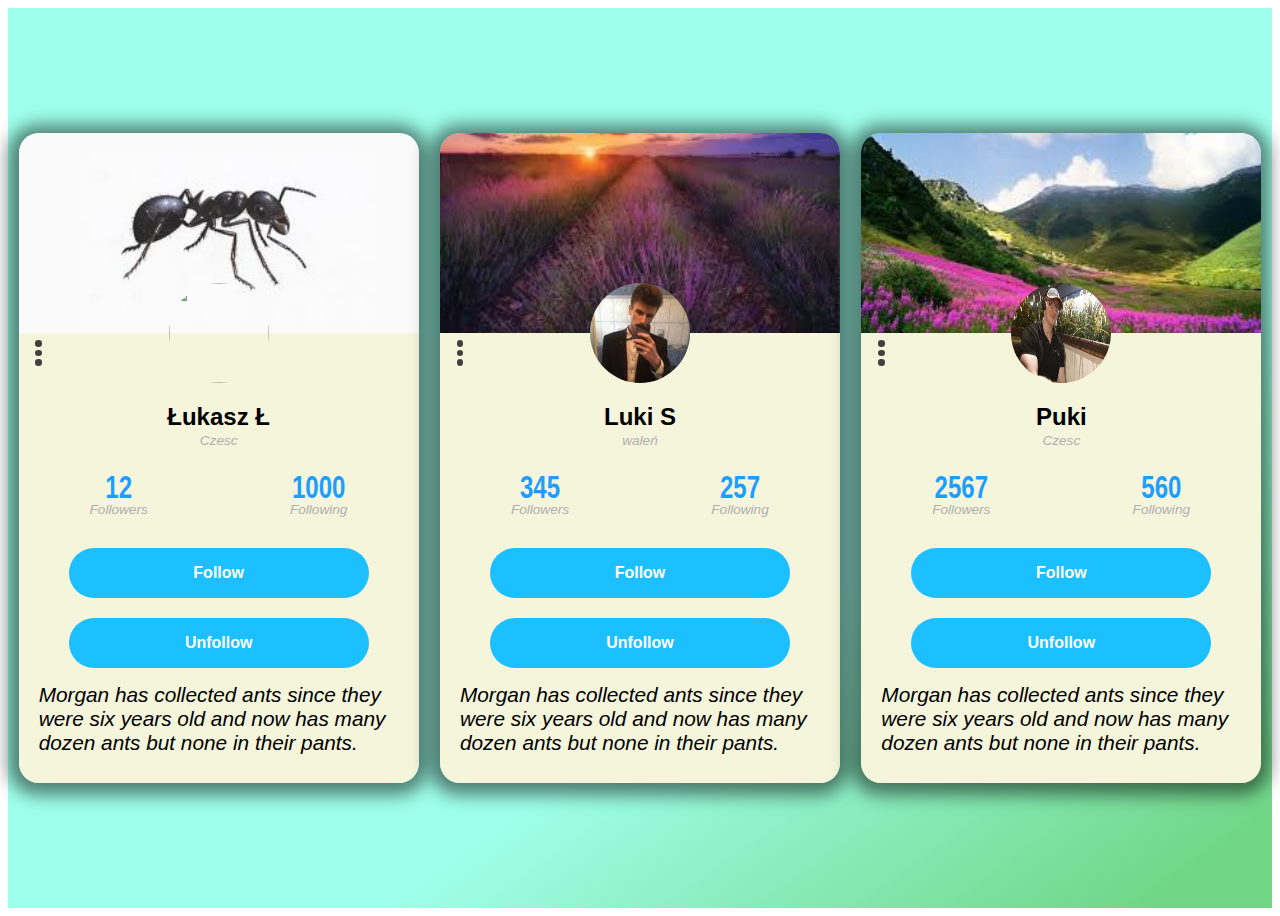
==== asd/index.html @ b45934a6 "Add files via upload" ====
<!DOCTYPE html>
<html lang="en">
<head>
    <meta charset="UTF-8">
    <meta name="viewport" content="width=device-width, initial-scale=1.0">
    <title>Document</title>
    <link rel="stylesheet" href="style.css">
</head>
<body>
    <div class="container">
        <div class="karta0">
        <div class="karta1">
            <img class="obrazek" src="https://encrypted-tbn0.gstatic.com/images?q=tbn%3AANd9GcTzp9roOvp4ABNWLTnNqLWaF83Xpy33brY1aQ&usqp=CAU" alt="" >
        </div>
        <div class="karta2">
            <div class="opener">
                <span></span>
                <span></span>
                <span></span>
            </div>
        <h2 class="imie">Łukasz Ł</h2>
        </div>
        <div class="karta25">
            <a class="imie2"><i>Czesc</i></a>
        </div>
        <div class="karta3">
            <div class="blok1">
                <a class="tekst1" id="numer" value="12">12</a>
                <a class="tekst2"><i>Followers</i></a>
            </div>
            <div class="blok2">
                <a class="tekst1">1000</a>
                <a class="tekst2"><i>Following</i></a>
            </div>
        </div>
        <div class="karta4">
            <div class="przycisk" id="przy">
                <a class="tekst3">Follow</a>
            </div>
            <div class="przycisk" id="przy1">
                <a class="tekst3">Unfollow</a>
            </div>
        </div>
        <div class="karta5">
            <a class="tekst4">Morgan has collected ants since they were six years old and now has many dozen ants but none in their pants.</a>
        </div>
    </div>
    <div class="karta0">
        <div class="karta11">
            <img class="obrazek" src="[data-uri]" alt="" >
        </div>
        <div class="karta2">
            <div class="opener">
                <span></span>
                <span></span>
                <span></span>
            </div>
        <h2 class="imie">Luki S</h2>
        </div>
        <div class="karta25">
            <a class="imie2"><i>waleń</i></a>
        </div>
        <div class="karta3">
            <div class="blok1">
                <a class="tekst1" id="numer1" value="345">345</a>
                <a class="tekst2"><i>Followers</i></a>
            </div>
            <div class="blok2">
                <a class="tekst1">257</a>
                <a class="tekst2"><i>Following</i></a>
            </div>
        </div>
        <div class="karta4">
            <div class="przycisk" id="przy2">
                <a class="tekst3">Follow</a>
            </div>
            <div class="przycisk" id="przy3">
                <a class="tekst3">Unfollow</a>
            </div>
        </div>
        <div class="karta5">
            <a class="tekst4">Morgan has collected ants since they were six years old and now has many dozen ants but none in their pants.</a>
        </div>
    </div>
    <div class="karta0">
        <div class="karta111">
            <img class="obrazek" src="[data-uri]" alt="" >
        </div>
        <div class="karta2">
            <div class="opener">
                <span></span>
                <span></span>
                <span></span>
            </div>
        <h2 class="imie">Puki</h2>
        </div>
        <div class="karta25">
            <a class="imie2"><i>Czesc</i></a>
        </div>
        <div class="karta3">
            <div class="blok1">
                <a class="tekst1" id="numer2" value="2567">2567</a>
                <a class="tekst2"><i>Followers</i></a>
            </div>
            <div class="blok2">
                <a class="tekst1">560</a>
                <a class="tekst2"><i>Following</i></a>
            </div>
        </div>
        <div class="karta4">
            <div class="przycisk" id="przy4">
                <a class="tekst3">Follow</a>
            </div>
            <div class="przycisk" id="przy5">
                <a class="tekst3">Unfollow</a>
            </div>
        </div>
        <div class="karta5">
            <a class="tekst4">Morgan has collected ants since they were six years old and now has many dozen ants but none in their pants.</a>
        </div>
    </div>
    </div>
    <script src="java.js"></script>
</body>
</html>
---- asd/style.css ----
.container{
    height: 100vh;
    background-image: linear-gradient(to bottom right, #9effea 0% 65%, #70D686 95% 100%);
    display: flex;
    justify-content: center;
    align-items:center;
    flex-direction: row;
    flex-wrap: wrap;
    justify-content: space-around;
}

.karta0{
    height: 650px;
    width:400px;
    box-shadow: black 5px;
    box-shadow: -1px 2px 17px 10px rgba(0,0,0,0.50);
    border-radius: 20px 20px 20px 20px;
    
    
    
}

.karta1{
    height: 200px;
    width: 400px;
    background-color: tomato;
    border-radius: 20px 20px 0px 0px;
    background-image: url([data-uri]);
    background-size: cover;
    background-position: center;
    
   
}
.karta11{
    height: 200px;
    width: 400px;
    background-color: tomato;
    border-radius: 20px 20px 0px 0px;
    background-image: url([data-uri]);
    background-size: cover;
    background-position: center;
    
   
}
.karta111{
    height: 200px;
    width: 400px;
    background-color: tomato;
    border-radius: 20px 20px 0px 0px;
    background-image: url([data-uri]);
    background-size: cover;
    background-position: center;
    
   
}

.karta2{
    height: 100px;
    width: 400px;
    background-color: beige;
    border-radius: 0px 0px 0px 0px;
    box-shadow: black 5px;
    font-family: Montserrat, sans-serif;
    
}

.karta25{
    height: 25px;
    width: 400px;
    background-color: beige;
    border-radius: 0px 0px 0px 0px;
    box-shadow: black 5px;
    font-family: Montserrat, sans-serif;
    display: flex;
    justify-content: center;
    align-items: flex-start;
}

.karta3{
    height: 75px;
    width: 400px;
    background-color: beige;
    border-radius: 0px 0px 0px 0px;
    box-shadow: black 5px;
    display: flex;
    justify-content: space-between;
    align-items: center;
}

.karta4{
    height: 150px;
    width: 400px;
    background-color: beige;
    border-radius: 0px 0px 0px 0px;
    box-shadow: black 5px;
    display: flex;
    justify-content: center;
    align-items: center;
    flex-direction: column;
}

.karta5{
    height: 100px;
    width: 400px;
    background-color: beige;
    border-radius: 0px 0px 20px 20px;
    box-shadow: black 5px;
    display: flex;
    align-items: flex-start;
    justify-content: center;
    font-family: Montserrat, sans-serif;
}

.obrazek{
    height: 100px;
    width: 100px;
    border: double 0px black;
    border-radius: 50px;
    position: relative;
    top: 150px;
    left: 150px;
    transition: 0.5s;
}

.obrazek:hover{
    transform: scale(1.3);
    cursor: pointer;
    
   
}

.obrazek:active{
    transform: scale(1);
    
}

.opener span {
    background-color: #404040;
    width: 0.4rem;
    height: 0.4rem;
    position: absolute;
    top:0px;
    left: calc(50% - 0.2rem);
    border-radius: 50%;
}

.opener {
    width: 2.5rem;
    height: 2.5rem;
    position: relative;
    border-radius: 50%;
    transition: background-color 100ms ease-in-out;
}

span:nth-child(1) {
    top: 0.45rem;
}
span:nth-child(2) {
    top: 1.05rem;
}
span:nth-child(3) {
    top: 1.65rem;
}

.opener:hover{
    background-color: grey;
    cursor: pointer;
}

h2.imie {
    display: flex;
    padding: 0 2rem 0.5rem;
    justify-content: center;
    margin-top: 30px;
    font-weight: bold;
    font-size: 1.5em;
}

.imie2{
    color: #afafaf;
    font-size: 0.85rem;
    font-weight: normal;
    
}

.blok1{
    width:150px;
    height: 50px;
    background-color: beige;
    margin-left: 25px;
    display: flex;
    justify-content: center;
    flex-direction: column;
    align-items: center;
    border-radius: 10px 10px 10px 10px;
    font-family: Montserrat, sans-serif;
    transition: 0.5s;
}

.blok2{
    width:150px;
    height: 50px;
    background-color: beige;
    margin-right: 25px;
    display: flex;
    justify-content: center;
    flex-direction: column;
    align-items: center;
    border-radius: 10px 10px 10px 10px;
    font-family: Montserrat, sans-serif;
    transition: 0.5s;
}

.blok1:hover{
    background-color:#E6E6E6  ;
    transition: 0.5s;
    cursor: pointer;
}

.blok2:hover{
    background-color:#E6E6E6  ;
    transition: 0.5s;
    cursor: pointer;
}

.tekst1{
    color: #1c9eff;
    font-size:150%;
    font-weight: bold;
    transform: scaleY(1.3);
    transition: color 100ms ease-in-ou
}

.tekst2{
    color: #afafaf;
    font-size: 0.85rem;
    font-weight: normal;
}

.tekst3{
    font-family: sans-serif;
    font-size: 100%;
    font-weight: bold;
    color: white;
}
.tekst4{
    margin-left: 20px;
    margin-right: 20px;
    font-size:130%;
    font-style: oblique;
}

.przycisk{
    font-family: sans-serif;
    font-size: 100%;
    display: flex;
    justify-content: center;
    align-items: center;
    height: 50px;
    width: 300px;
    background-color: #1cbfff;
    border-radius: 40px 40px 40px 40px;
    margin: 10px;
    transition: 0.5s;
    
}

.przycisk:hover{
    background-color: #FFC427;
    transform: scale(1.1);
    cursor: pointer;
    
}
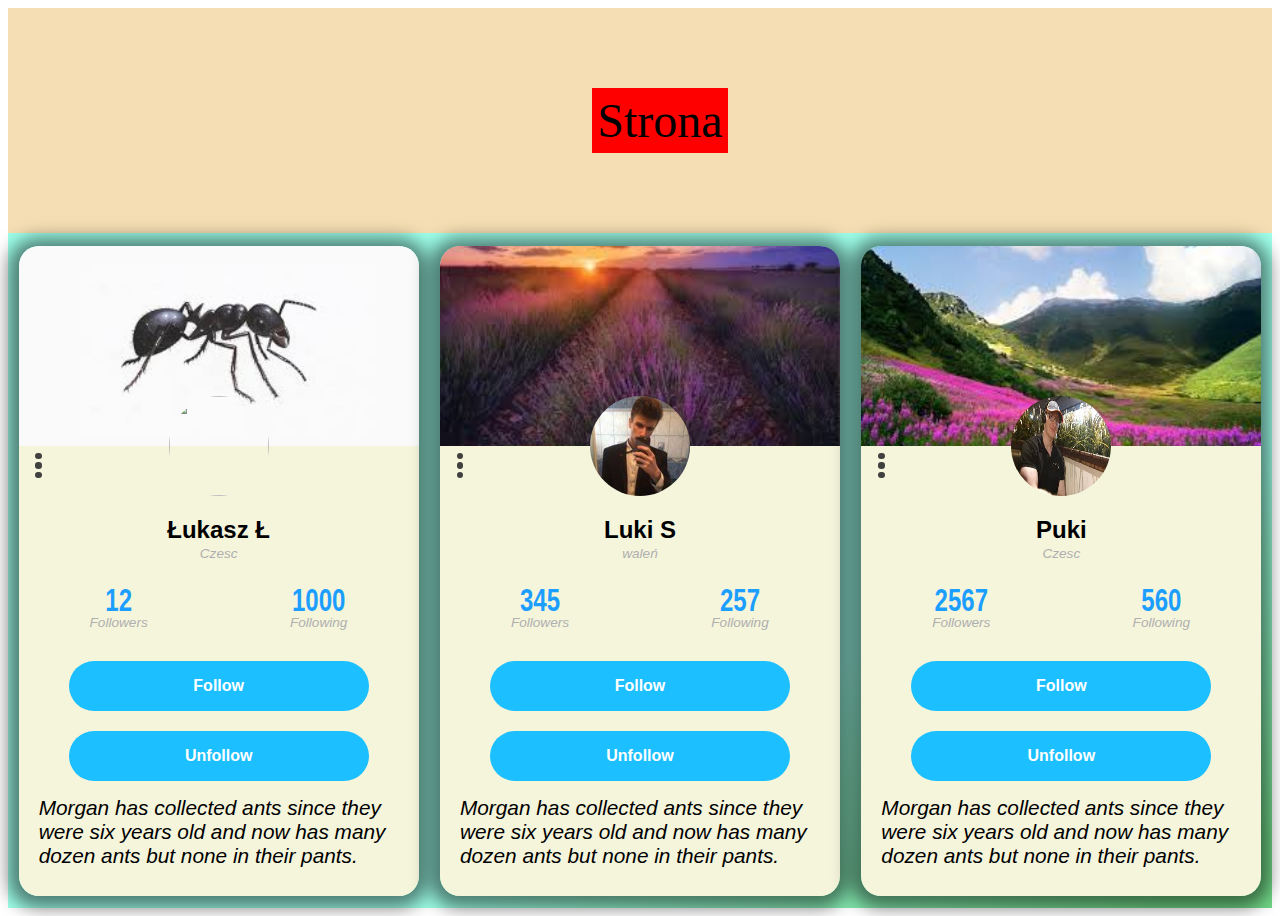
==== commit 16229b3c: "Add files via upload" ====
--- a/asd/index.html
+++ b/asd/index.html
@@ -8,6 +8,13 @@
 </head>
 <body>
     <div class="container">
+        <div class="header">
+            <ul class="menu1">
+                <li class="pasek1"><a class="tekst" href="../index.php">Strona</a></li>
+                
+            </ul> 
+        </div>
+        <div class="main">
         <div class="karta0">
         <div class="karta1">
             <img class="obrazek" src="https://encrypted-tbn0.gstatic.com/images?q=tbn%3AANd9GcTzp9roOvp4ABNWLTnNqLWaF83Xpy33brY1aQ&usqp=CAU" alt="" >
@@ -119,6 +126,7 @@
             <a class="tekst4">Morgan has collected ants since they were six years old and now has many dozen ants but none in their pants.</a>
         </div>
     </div>
+</div>
     </div>
     <script src="java.js"></script>
 </body>
--- a/asd/style.css
+++ b/asd/style.css
@@ -2,6 +2,27 @@
 
 .container{
     height: 100vh;
+    display: grid;
+    grid-template-columns: repeat(2,1fr);
+    grid-template-rows: repeat(4,1fr);
+    grid-template-areas: 
+    "header header"
+    "main main"
+    "main main"
+    "main main"
+    ;
+}
+.header{
+    
+    grid-area: header;
+    background-color: wheat;
+    display: flex;
+    justify-content: center;
+    align-items: center;
+}
+
+.main{
+    grid-area: main;
     background-image: linear-gradient(to bottom right, #9effea 0% 65%, #70D686 95% 100%);
     display: flex;
     justify-content: center;
@@ -272,4 +293,29 @@
     transform: scale(1.1);
     cursor: pointer;
     
+}
+
+.menu1{
+    list-style:none;
+    display: flex;
+}
+
+.pasek1{
+    margin: 20px;
+    background-color: red;
+    font-size: 300%;
+    padding:5px;
+    
+    
+}
+
+.pasek1:hover{
+    background-color: white;
+}
+
+.tekst{
+    text-decoration: none;
+    color: black;
+    
+    
 }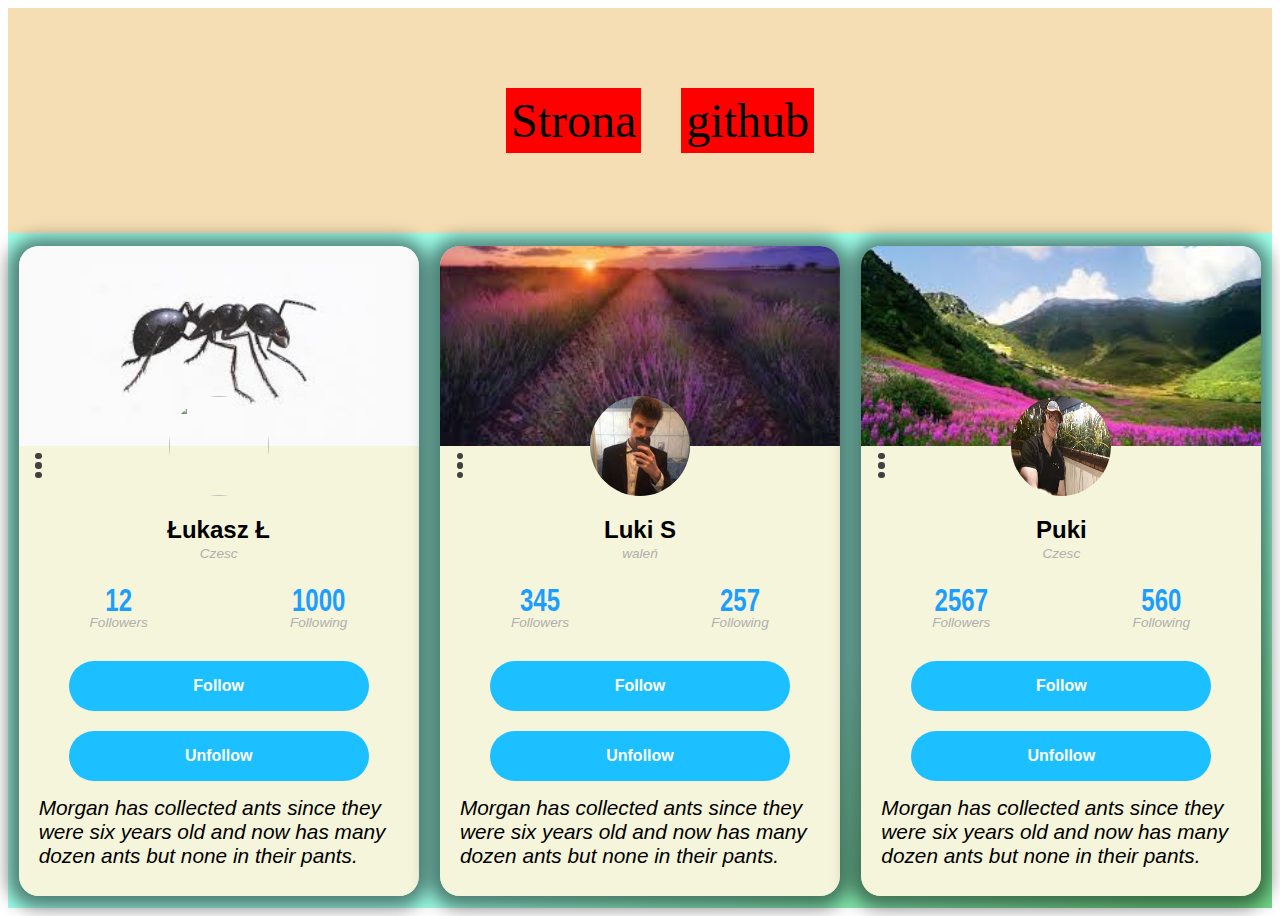
==== commit da98d8e3: "Update index.html" ====
--- a/asd/index.html
+++ b/asd/index.html
@@ -11,7 +11,7 @@
         <div class="header">
             <ul class="menu1">
                 <li class="pasek1"><a class="tekst" href="../index.php">Strona</a></li>
-                
+                <li class="pasek1"><a class="tekst" href="https://github.com/3ti-2020/crud-wiele-do-wielu-lukasz-lyzinski">github</a></li>
             </ul> 
         </div>
         <div class="main">
@@ -130,4 +130,4 @@
     </div>
     <script src="java.js"></script>
 </body>
-</html>+</html>
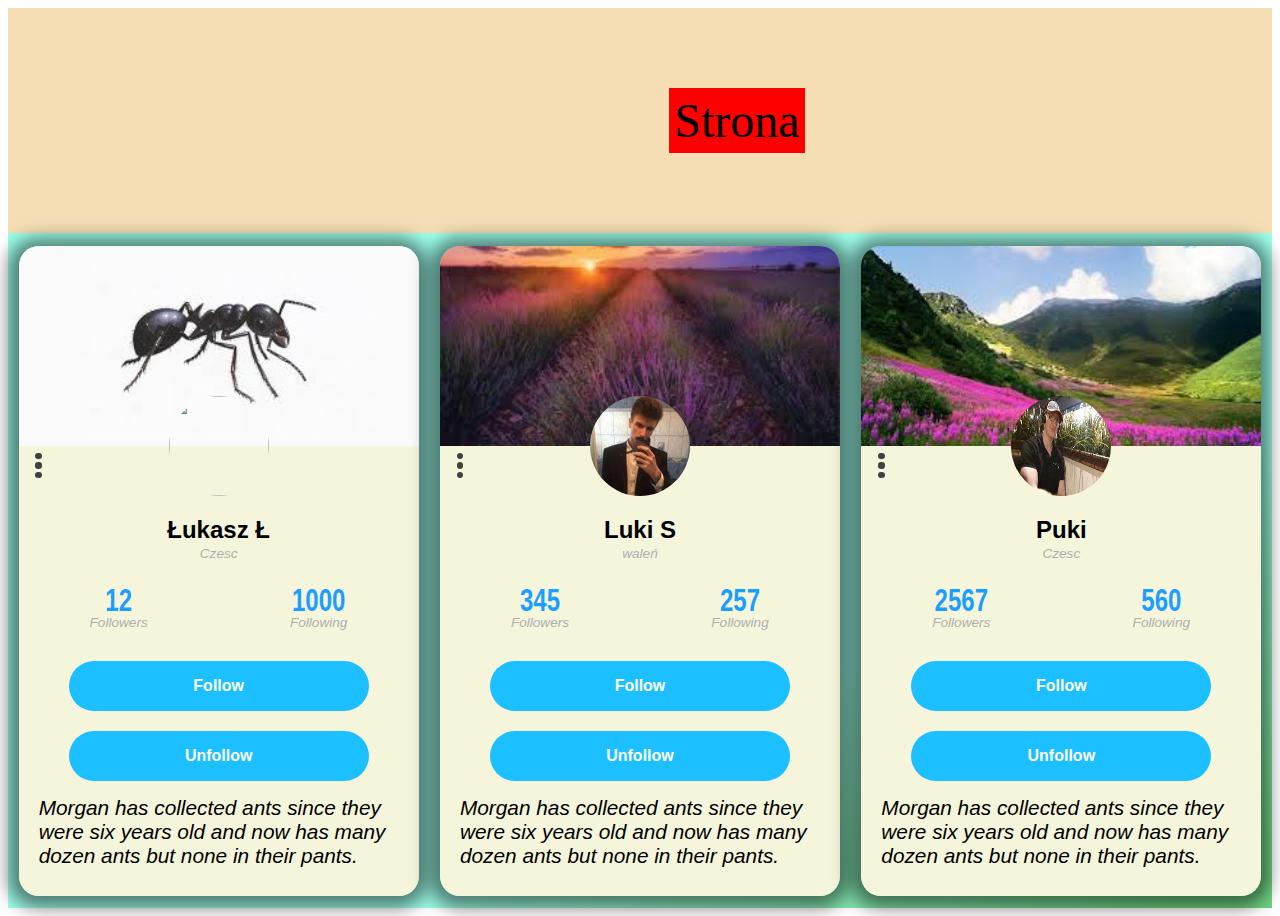
==== commit 062fbec7: "Add files via upload" ====
--- a/asd/index.html
+++ b/asd/index.html
@@ -5,13 +5,17 @@
     <meta name="viewport" content="width=device-width, initial-scale=1.0">
     <title>Document</title>
     <link rel="stylesheet" href="style.css">
+    <script src="https://kit.fontawesome.com/39dd038290.js" crossorigin="anonymous"></script>
 </head>
 <body>
     <div class="container">
+        <div class="header0">
+            <a href="https://github.com/3ti-2020/crud-wiele-do-wielu-lukasz-lyzinski"><div class="ikona"><i class="fab fa-github"></i></div></a>
+        </div>
         <div class="header">
             <ul class="menu1">
                 <li class="pasek1"><a class="tekst" href="../index.php">Strona</a></li>
-                <li class="pasek1"><a class="tekst" href="https://github.com/3ti-2020/crud-wiele-do-wielu-lukasz-lyzinski">github</a></li>
+                
             </ul> 
         </div>
         <div class="main">
@@ -130,4 +134,4 @@
     </div>
     <script src="java.js"></script>
 </body>
-</html>
+</html>--- a/asd/style.css
+++ b/asd/style.css
@@ -3,13 +3,13 @@
 .container{
     height: 100vh;
     display: grid;
-    grid-template-columns: repeat(2,1fr);
+    grid-template-columns: repeat(3,1fr);
     grid-template-rows: repeat(4,1fr);
     grid-template-areas: 
-    "header header"
-    "main main"
-    "main main"
-    "main main"
+    "header0 header header"
+    "main main main"
+    "main main main"
+    "main main main"
     ;
 }
 .header{
@@ -17,8 +17,17 @@
     grid-area: header;
     background-color: wheat;
     display: flex;
-    justify-content: center;
-    align-items: center;
+    justify-content: flex-start;
+    align-items: center;
+}
+.header0{
+    
+    grid-area: header0;
+    background-color: wheat;
+    display: flex;
+    justify-content: flex-start;
+    align-items: flex-start;
+    
 }
 
 .main{
@@ -305,6 +314,7 @@
     background-color: red;
     font-size: 300%;
     padding:5px;
+    margin-left: 200px;
     
     
 }
@@ -318,4 +328,7 @@
     color: black;
     
     
-}+}
+.ikona{
+    font-size: 600%;
+}
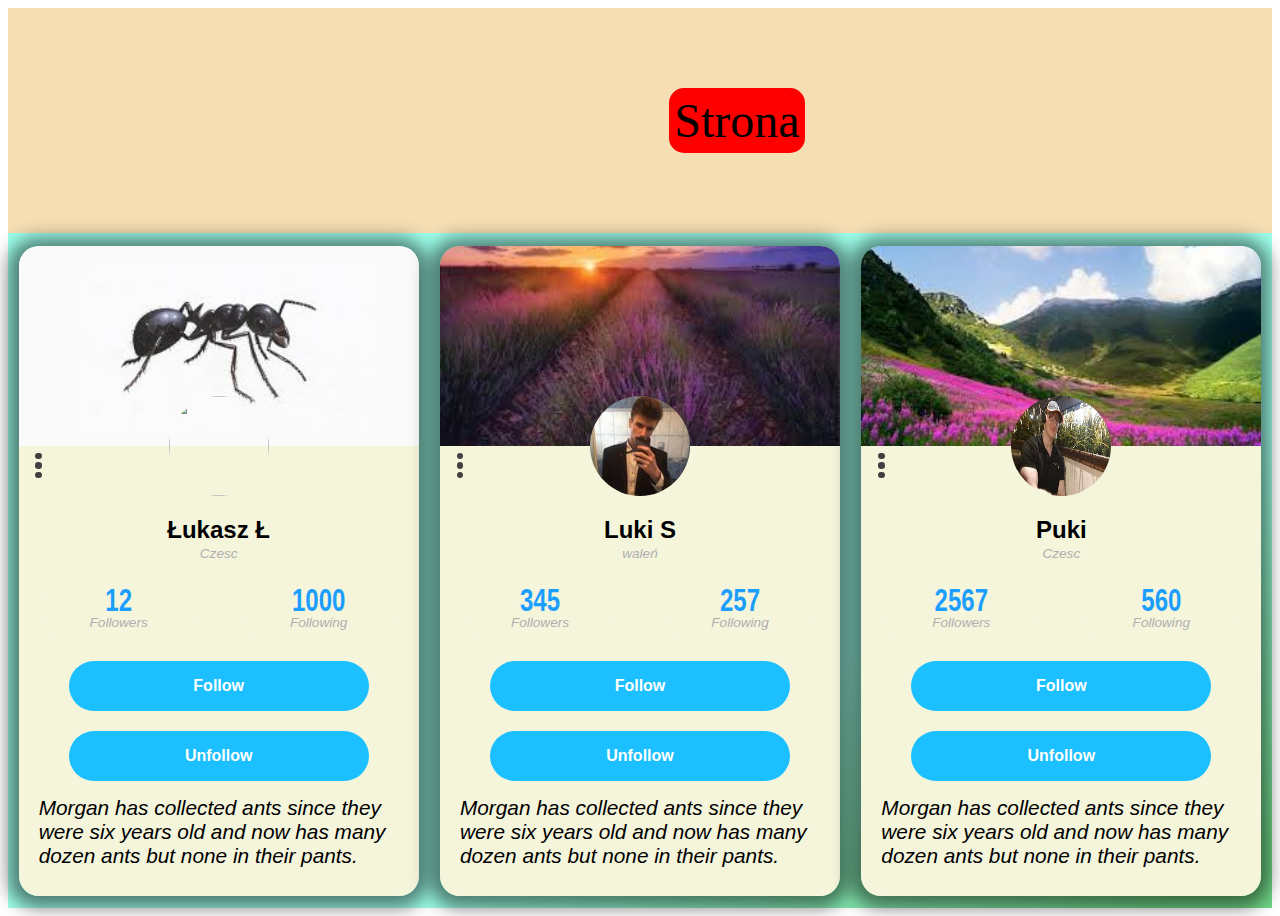
==== commit 951c6557: "Add files via upload" ====
--- a/asd/index.html
+++ b/asd/index.html
@@ -3,7 +3,7 @@
 <head>
     <meta charset="UTF-8">
     <meta name="viewport" content="width=device-width, initial-scale=1.0">
-    <title>Document</title>
+    <title>Łukasz Łyziński gr. 1</title>
     <link rel="stylesheet" href="style.css">
     <script src="https://kit.fontawesome.com/39dd038290.js" crossorigin="anonymous"></script>
 </head>
@@ -55,6 +55,7 @@
         <div class="karta5">
             <a class="tekst4">Morgan has collected ants since they were six years old and now has many dozen ants but none in their pants.</a>
         </div>
+        
     </div>
     <div class="karta0">
         <div class="karta11">
--- a/asd/style.css
+++ b/asd/style.css
@@ -315,7 +315,8 @@
     font-size: 300%;
     padding:5px;
     margin-left: 200px;
-    
+    transition: 0.5s;
+    border-radius: 15px;
     
 }
 
@@ -331,4 +332,10 @@
 }
 .ikona{
     font-size: 600%;
-}
+    color: white;
+    transition: 0.5s;
+}
+
+.ikona:hover{
+    color: beige;
+}
